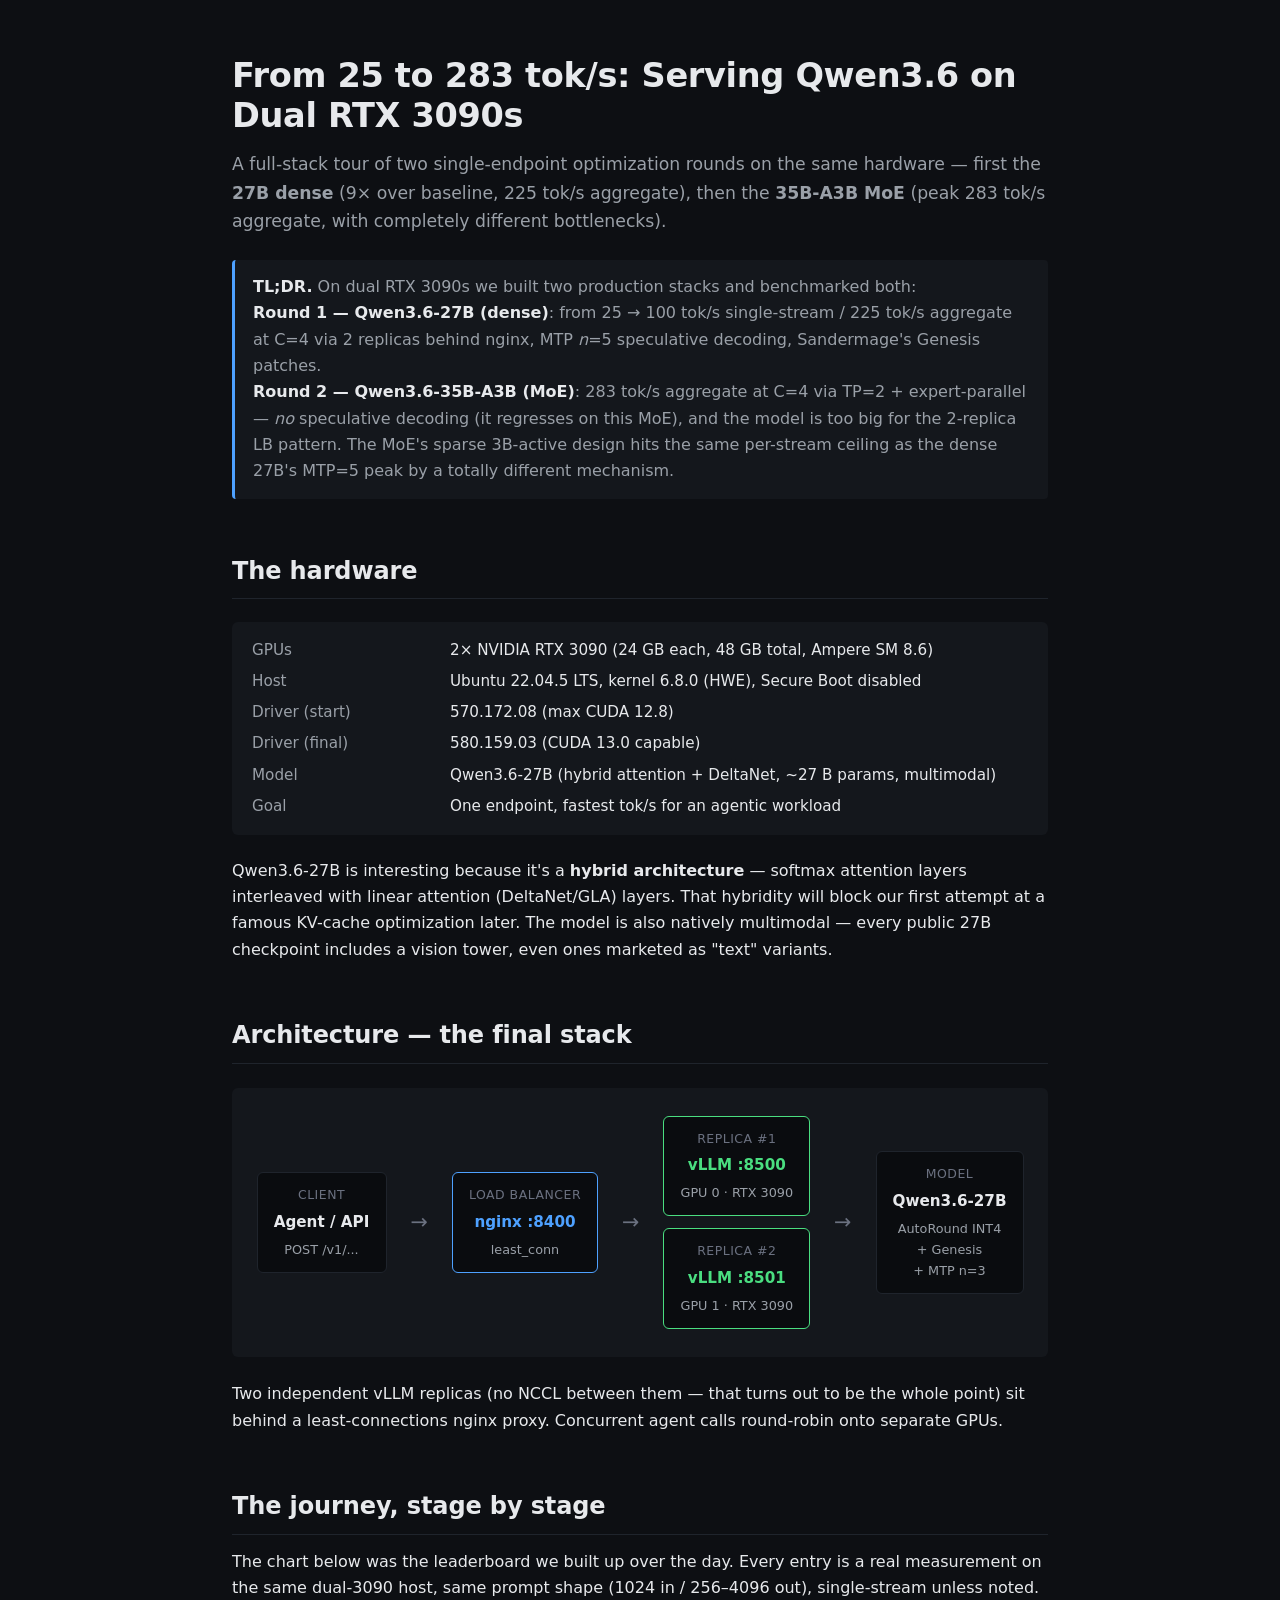
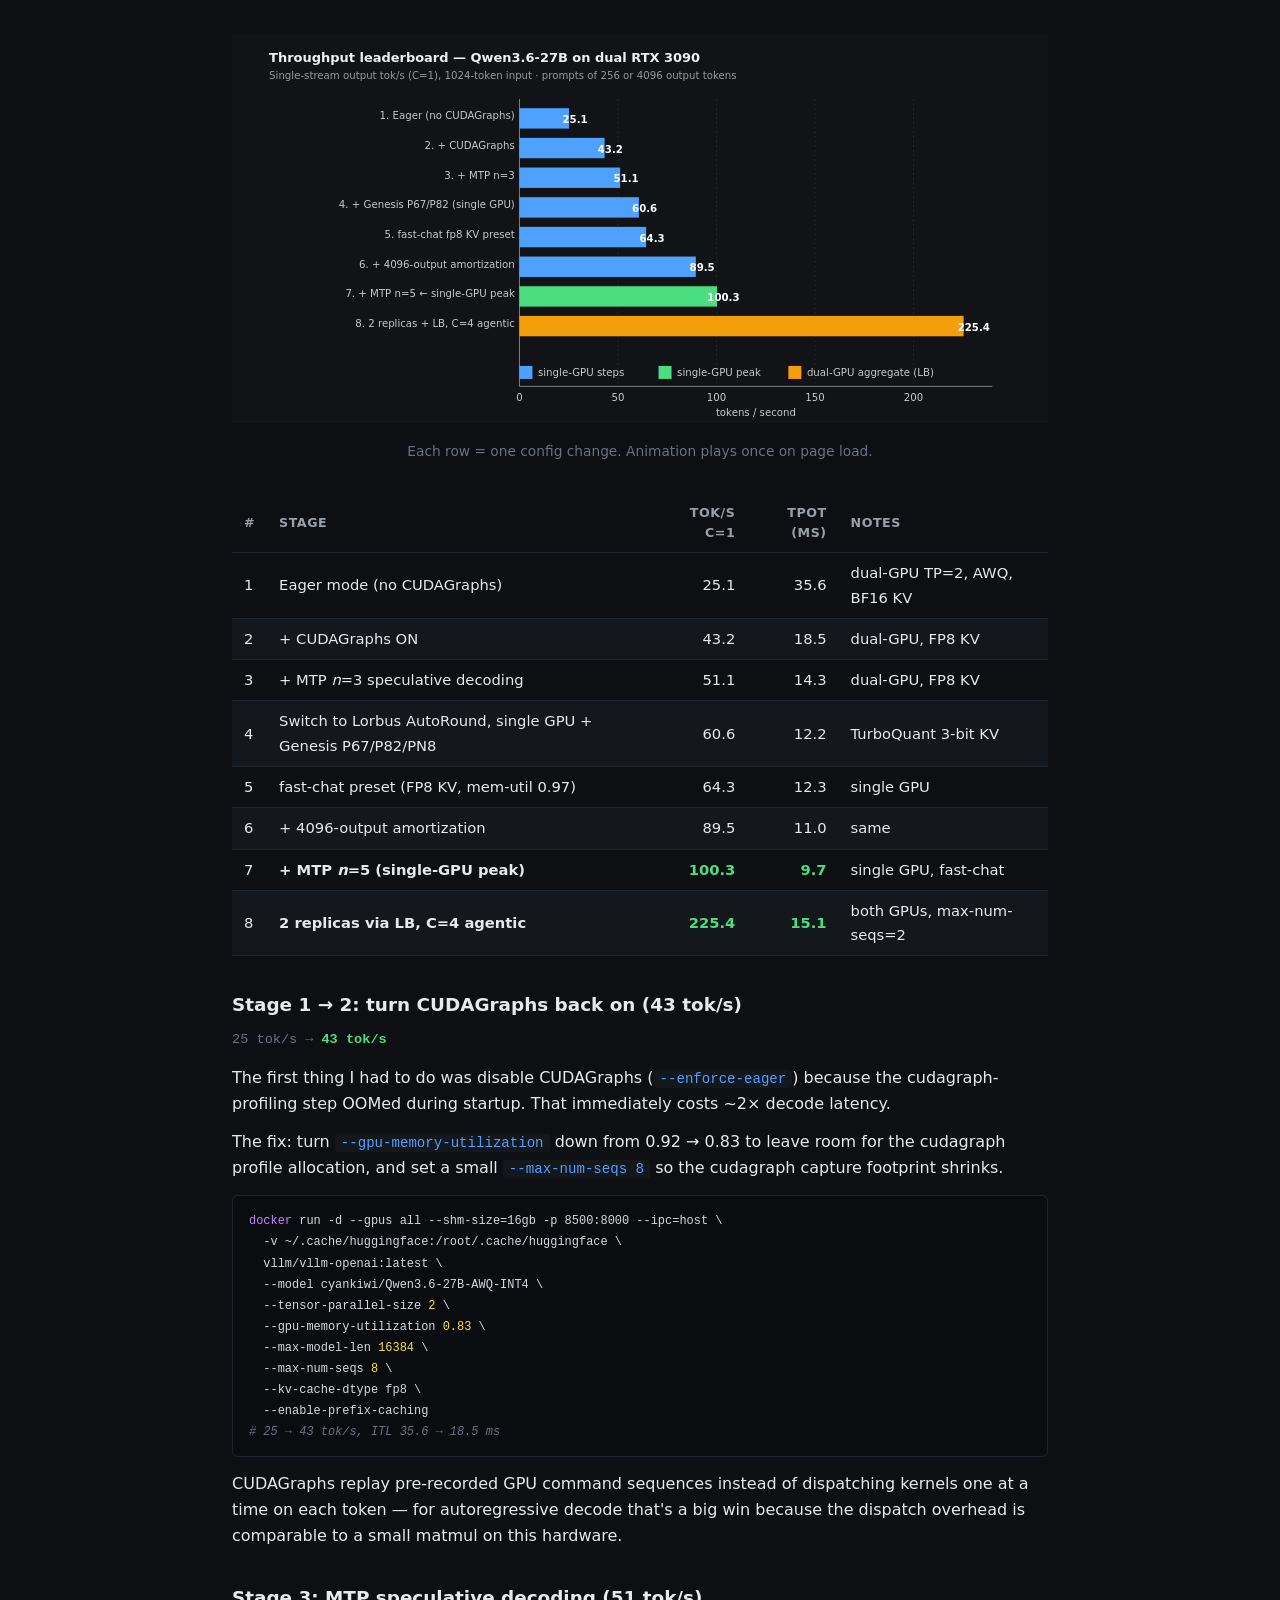
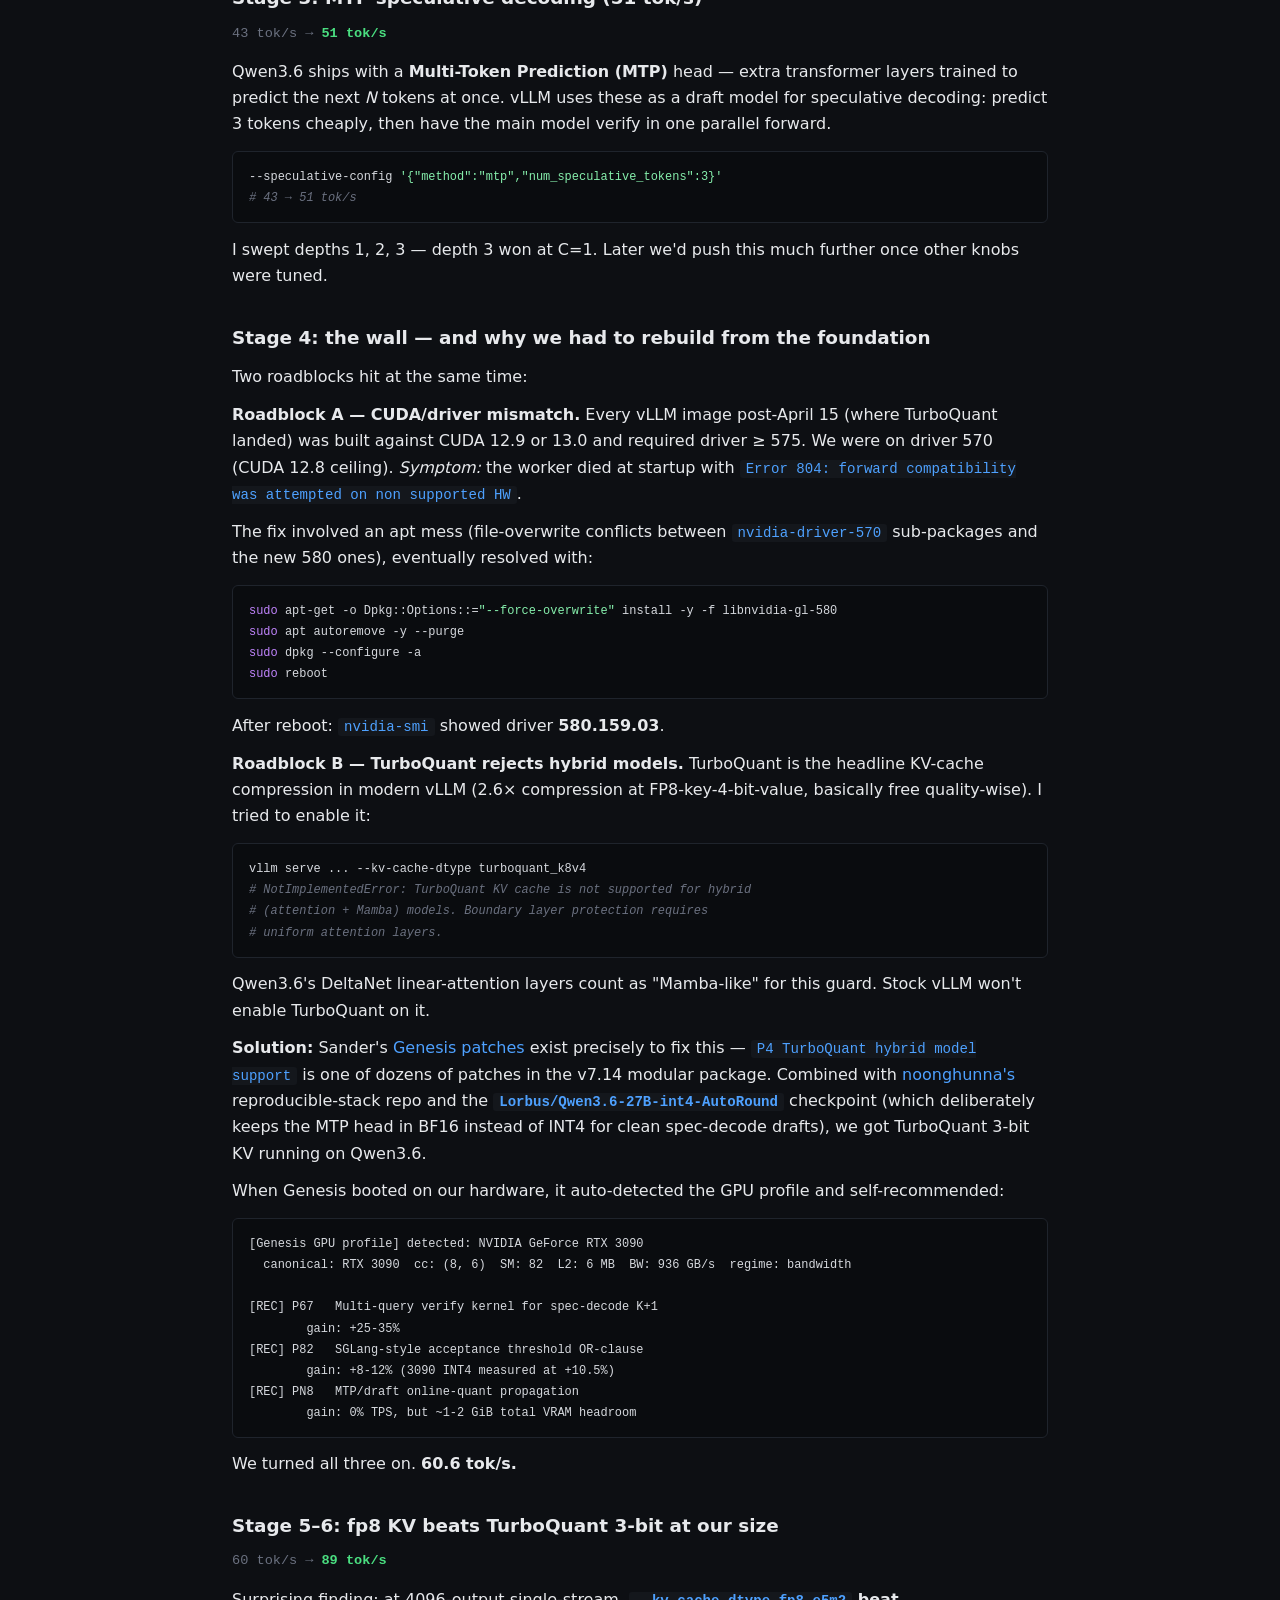
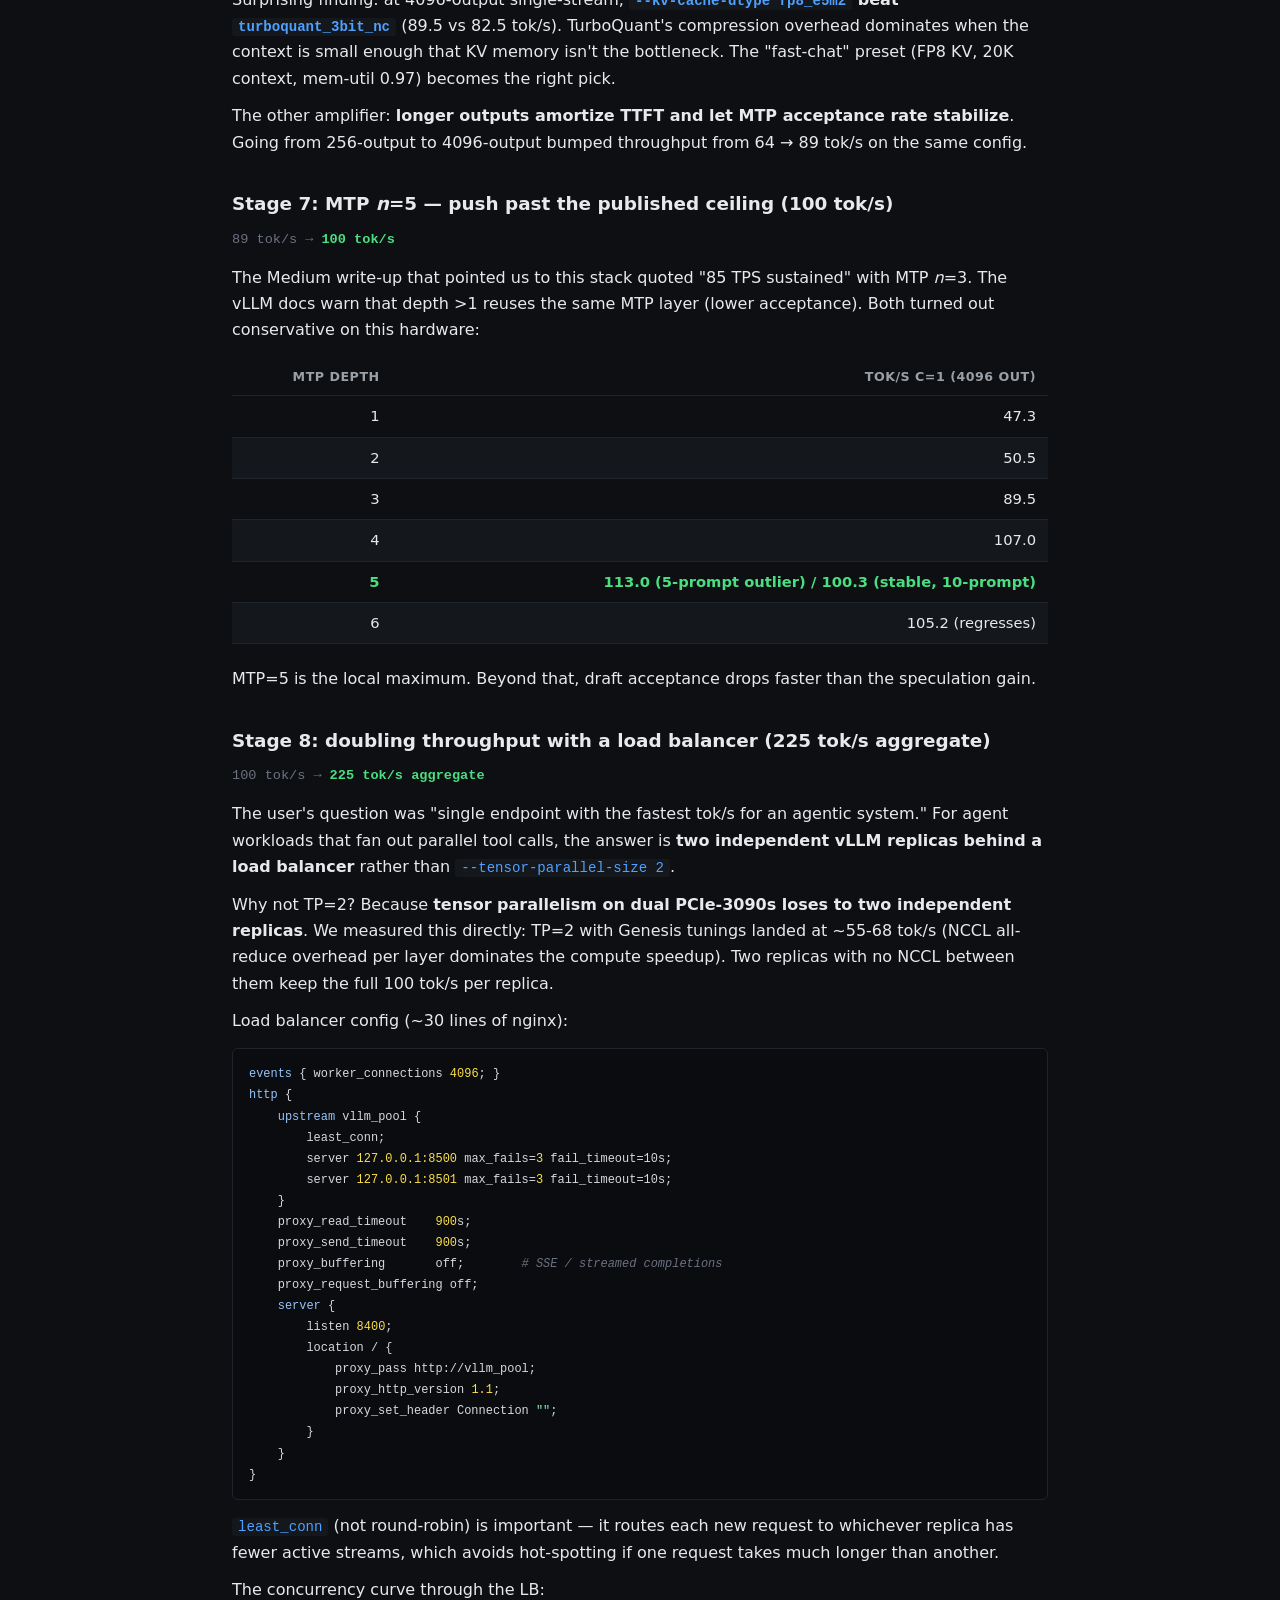
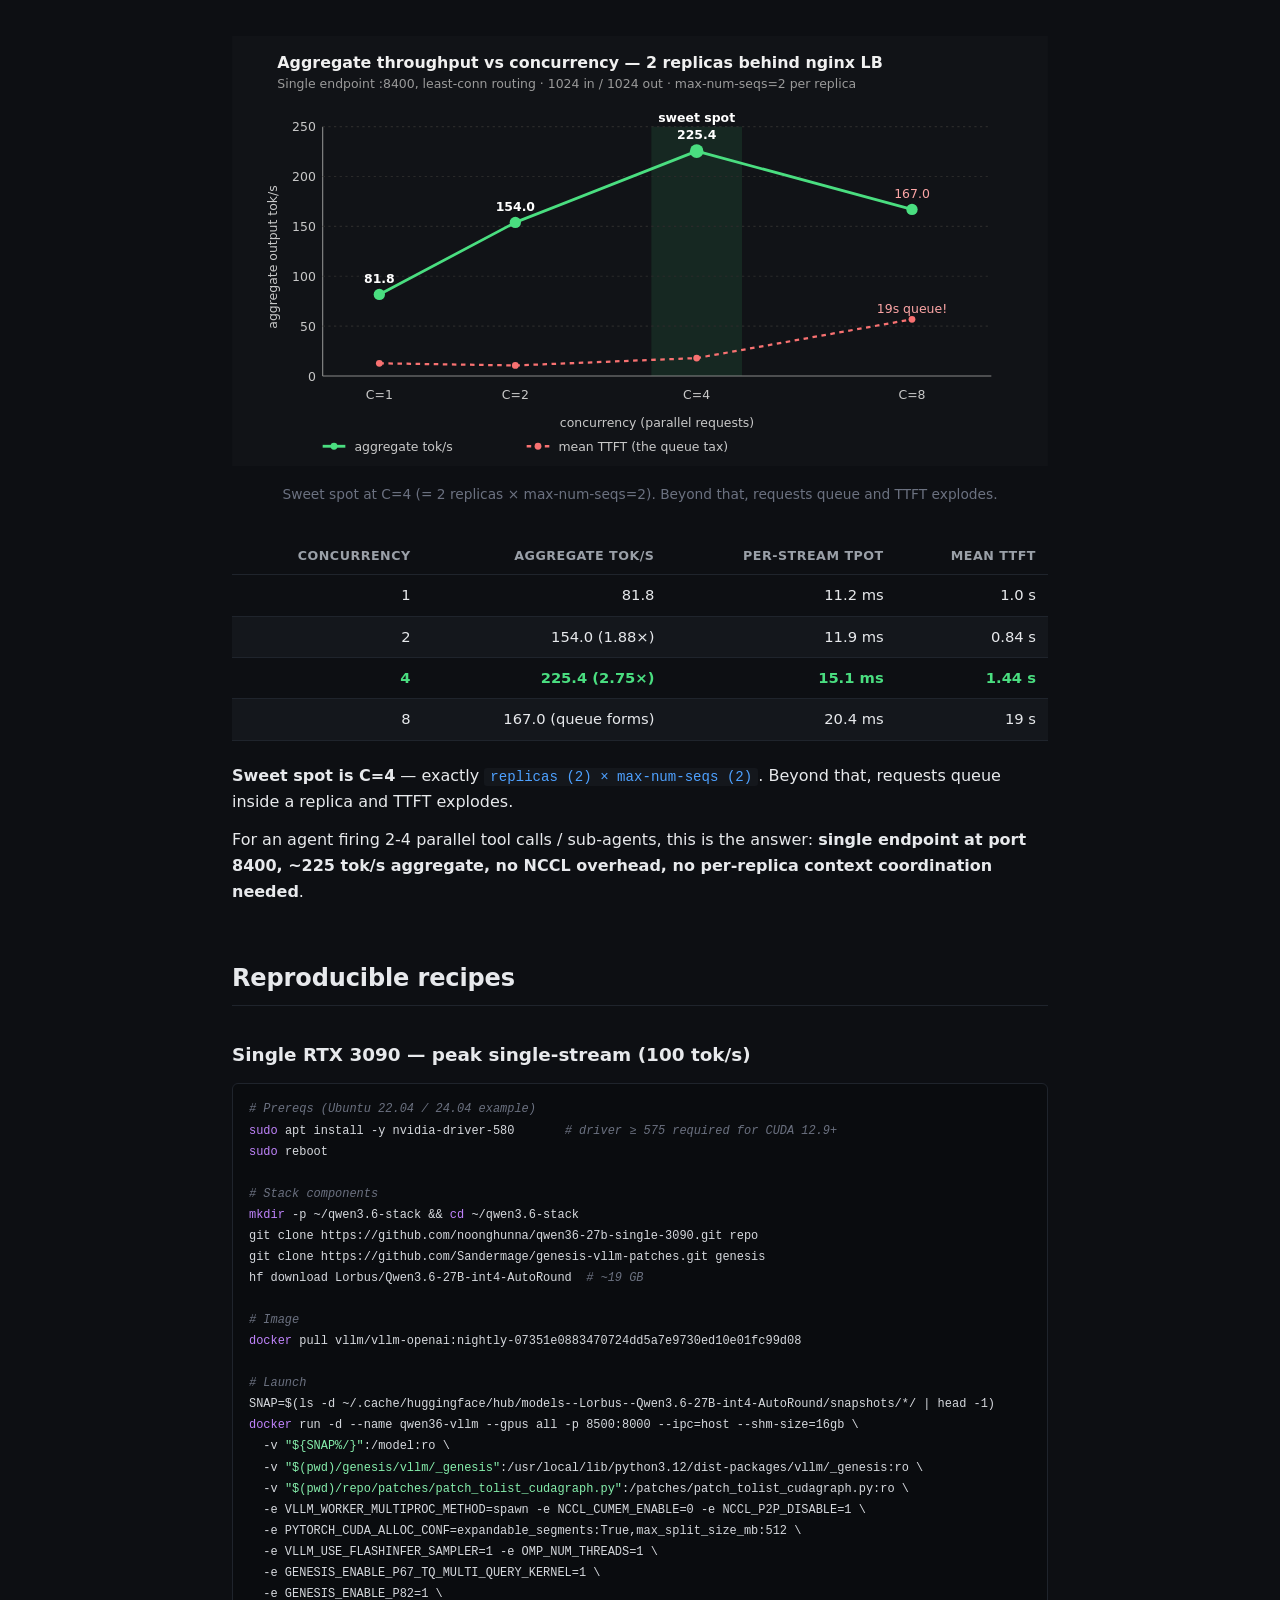
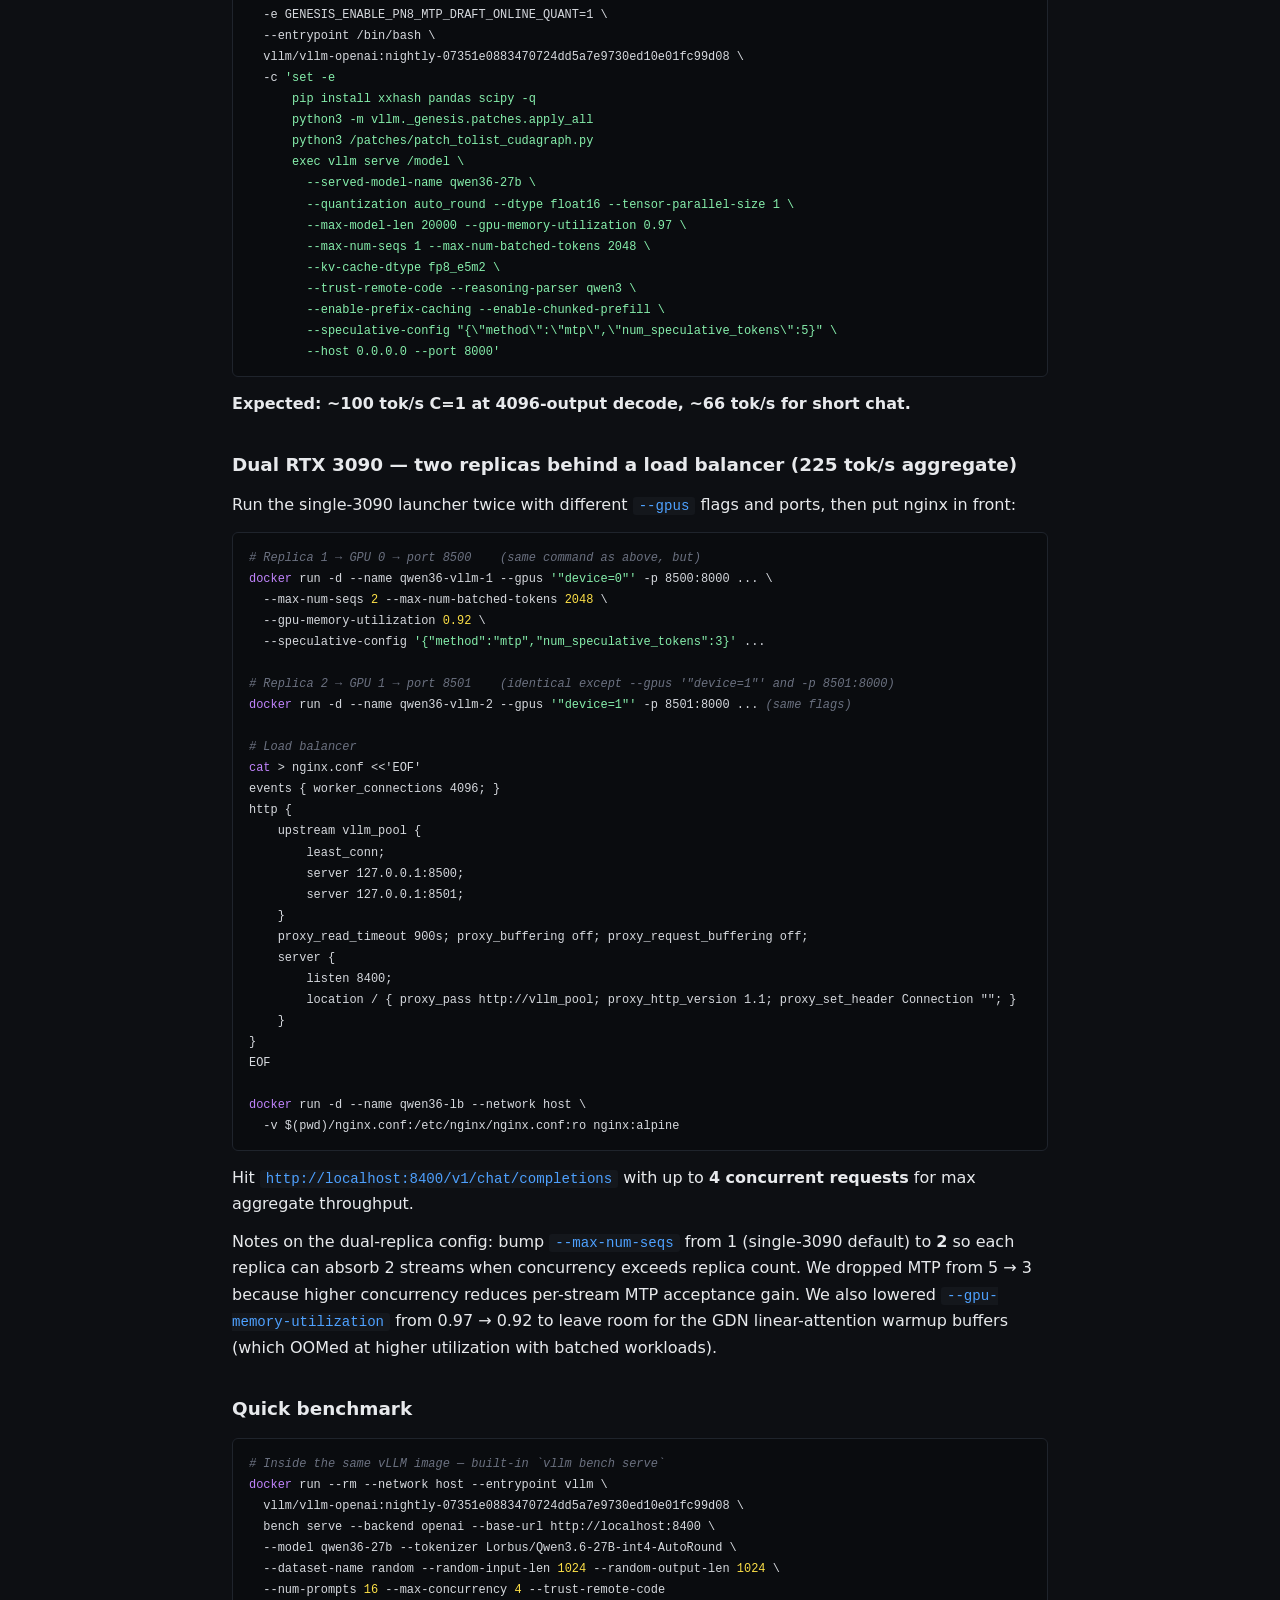
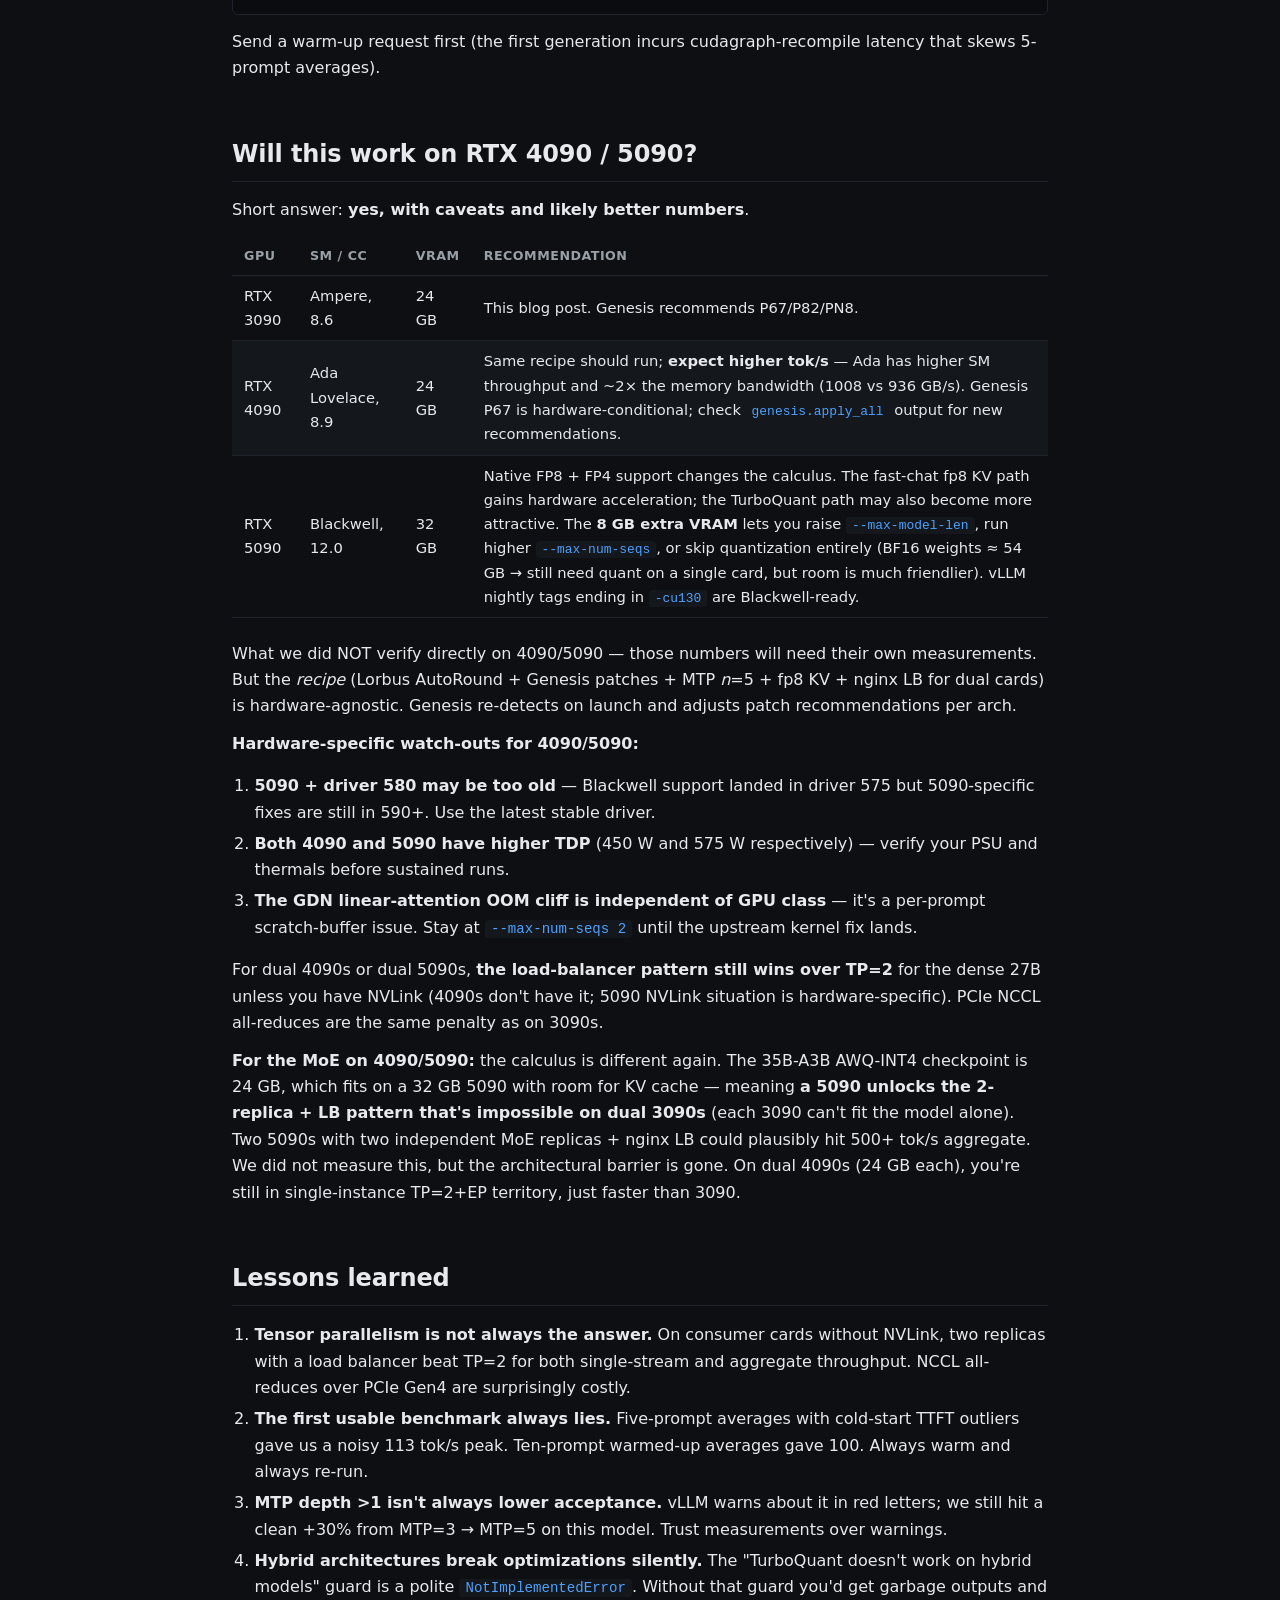
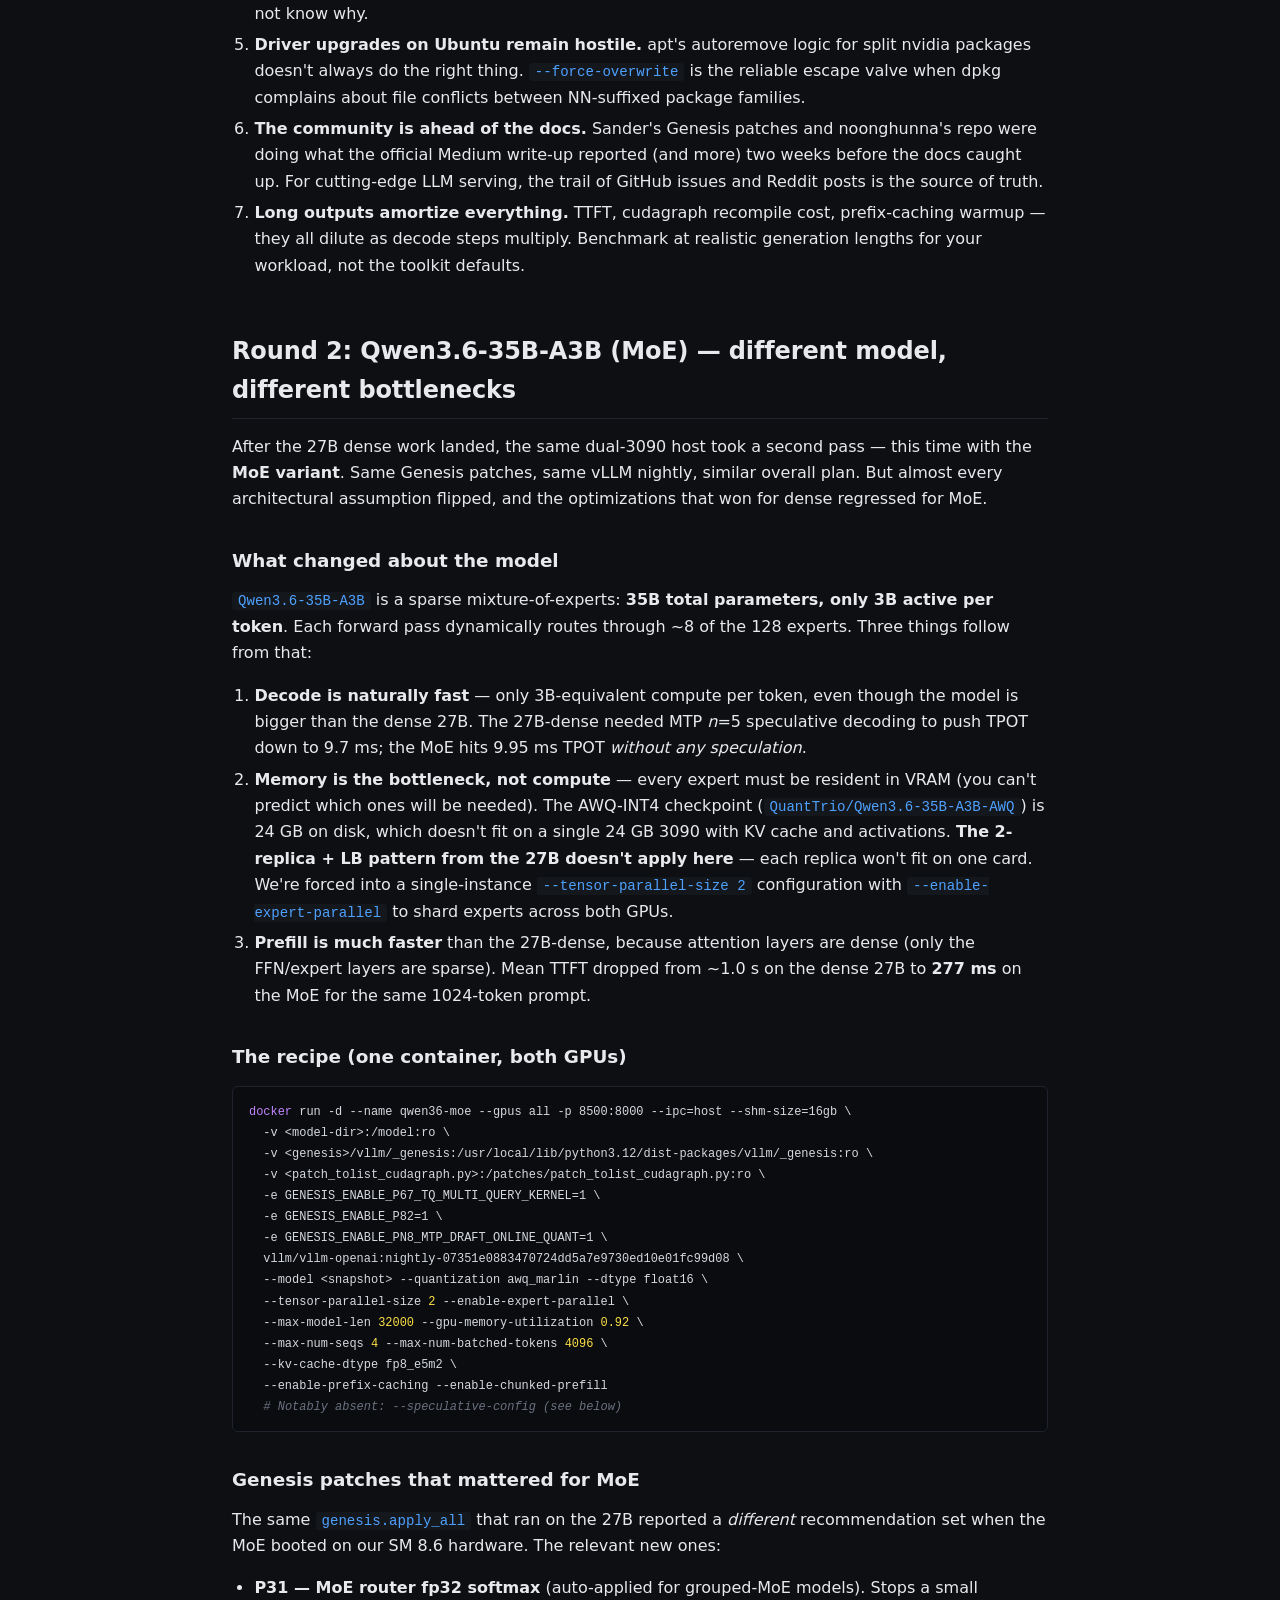
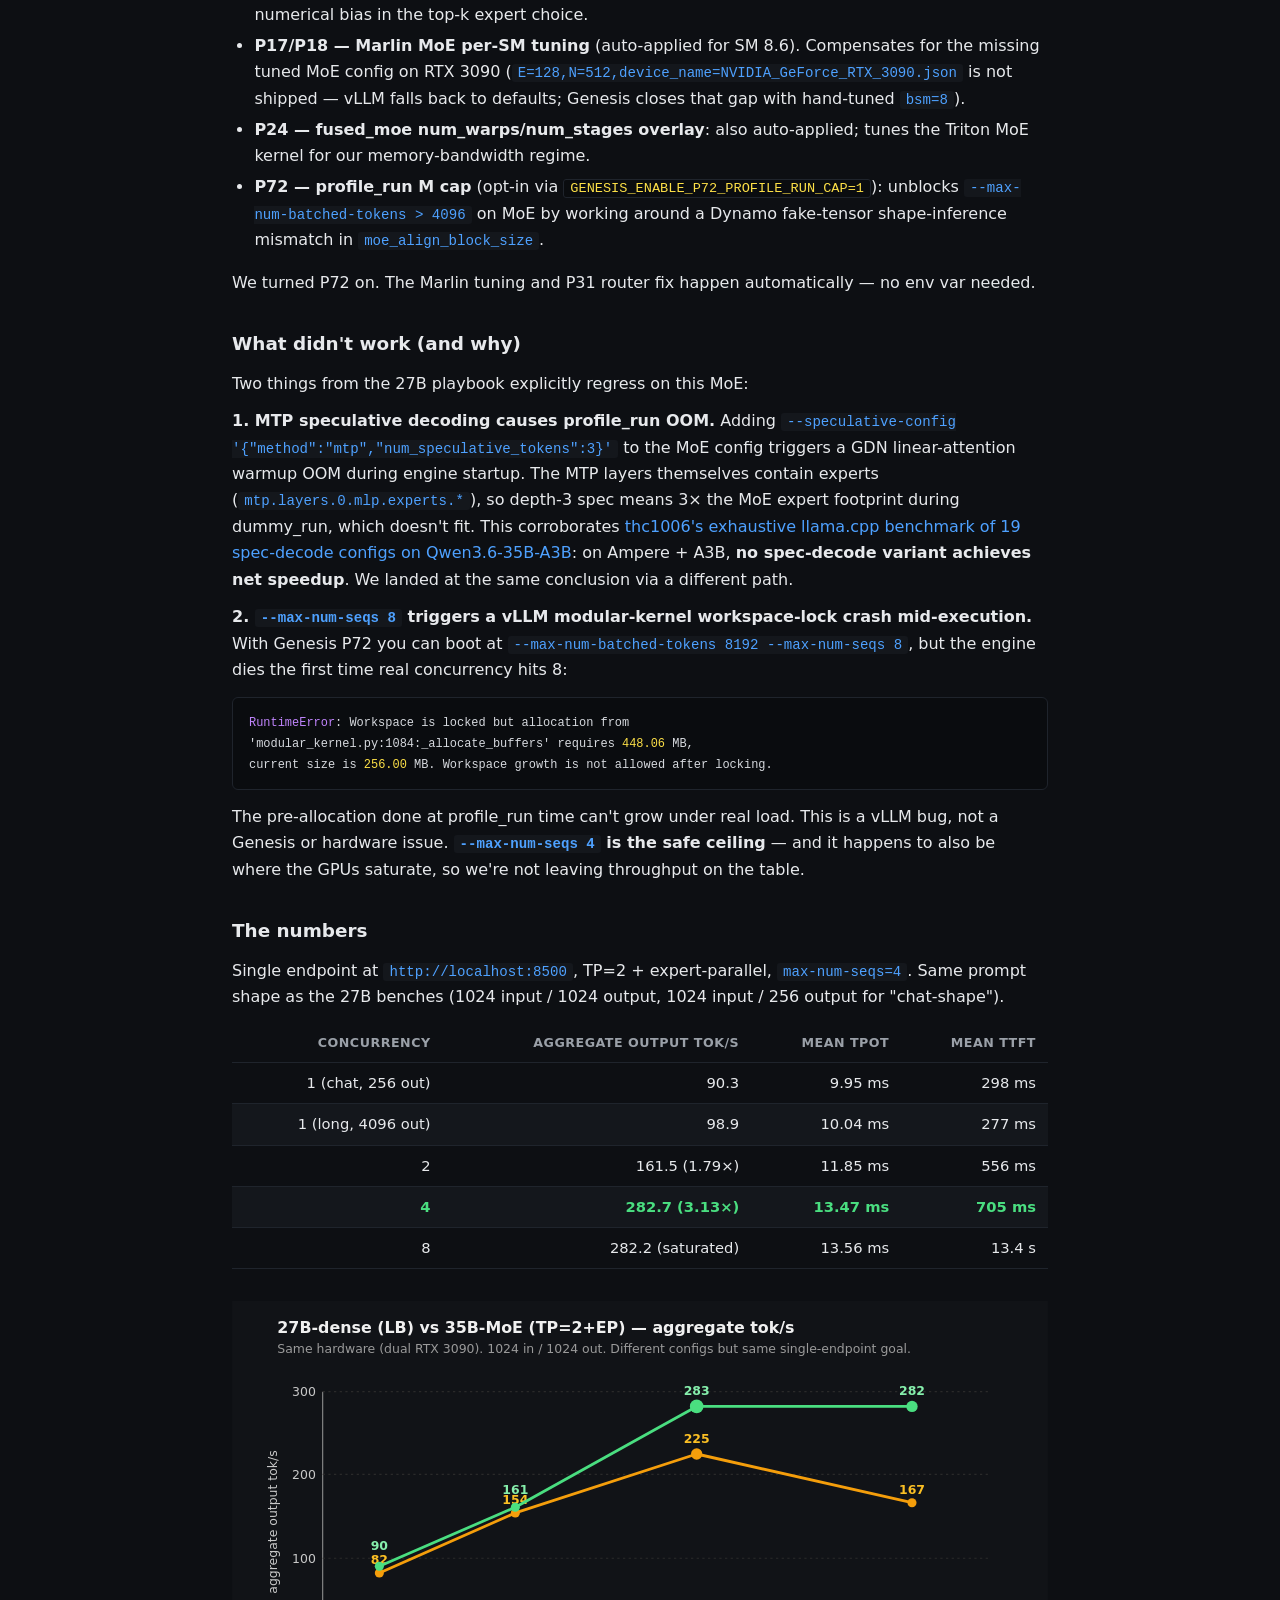
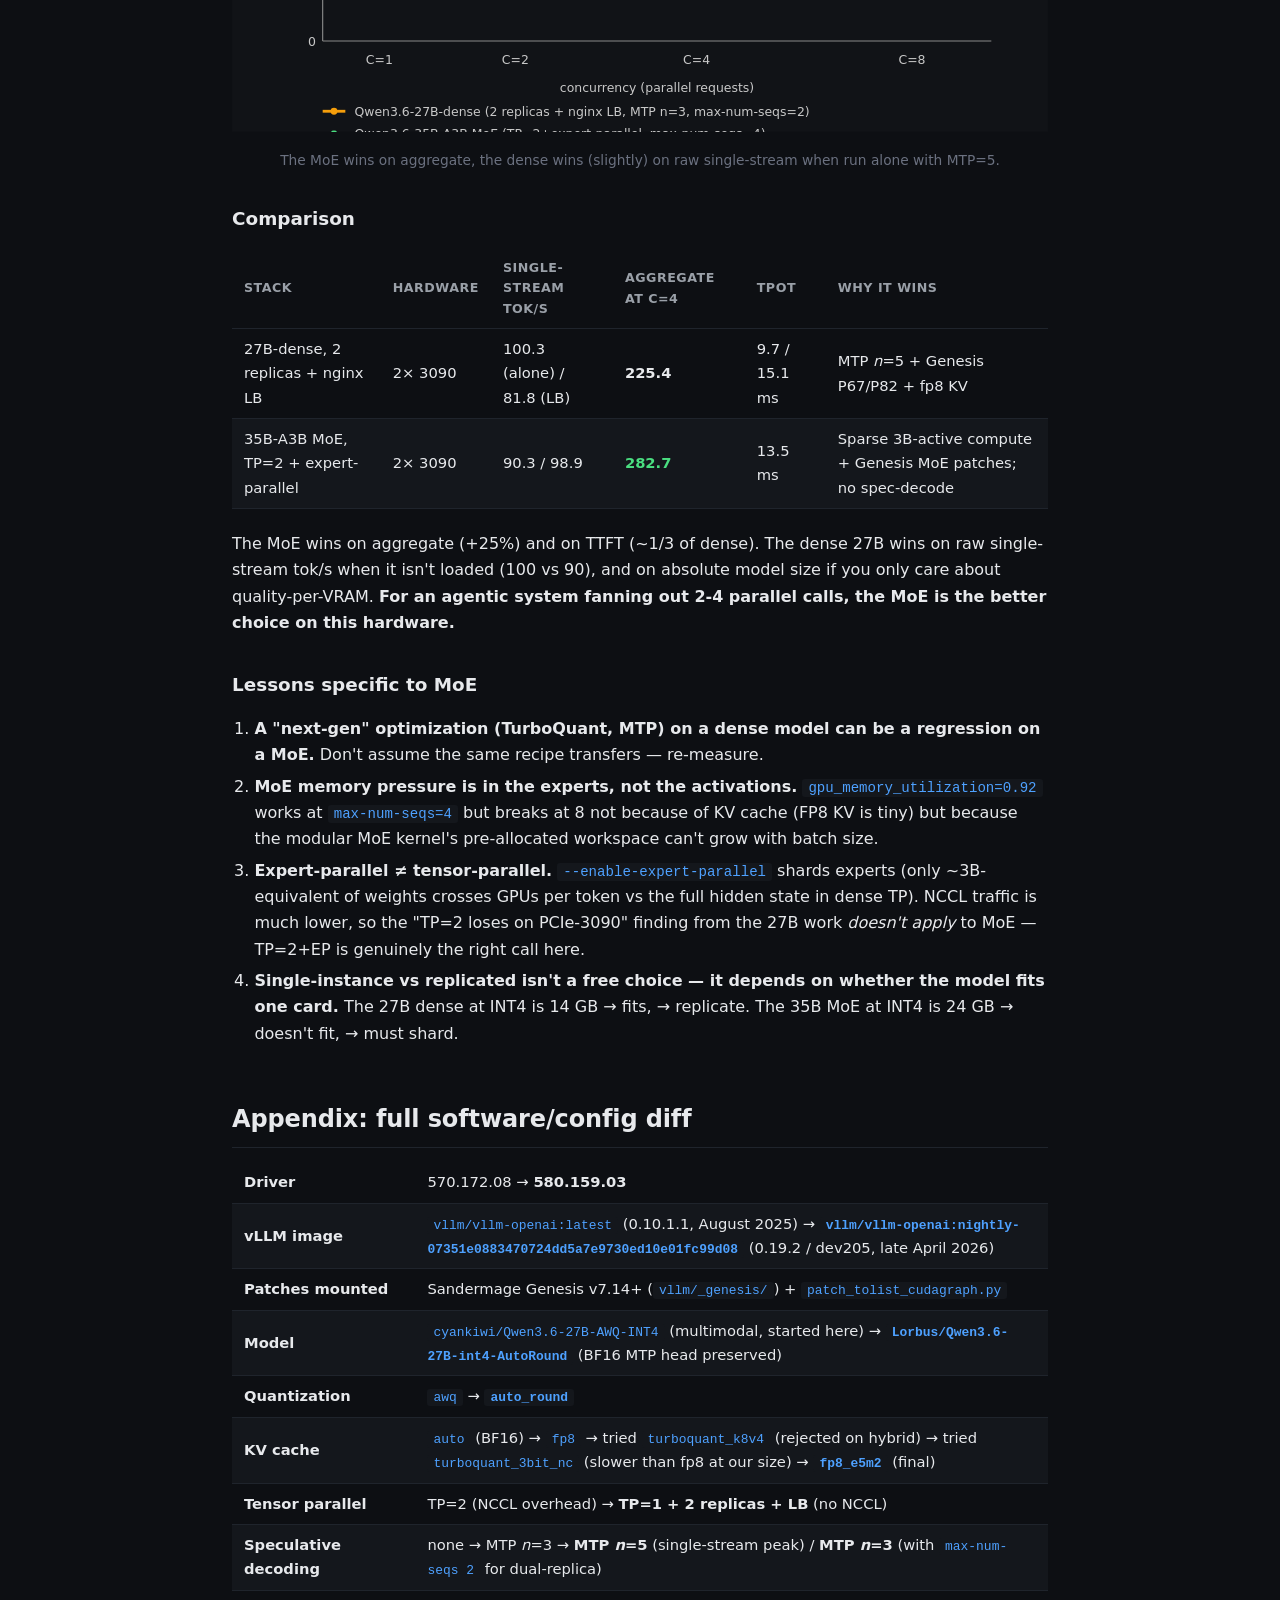
==== index.html @ c901133b "Add index.html redirect so the GitHub Pages root URL serves the blog post" ====
<!DOCTYPE html>
<html lang="en">
<head>
<meta charset="UTF-8">
<meta http-equiv="refresh" content="0; url=qwen3.6-on-rtx3090.html">
<title>From 25 to 283 tok/s: Serving Qwen3.6 on Dual RTX 3090s</title>
<link rel="canonical" href="qwen3.6-on-rtx3090.html">
<style>
  body { background: #0d0f13; color: #e7e9ec; font-family: system-ui, sans-serif; margin: 0; padding: 64px 32px; text-align: center; }
  a { color: #4ea1ff; }
</style>
</head>
<body>
<p>Redirecting to the <a href="qwen3.6-on-rtx3090.html">blog post</a>…</p>
<script>location.replace("qwen3.6-on-rtx3090.html");</script>
</body>
</html>
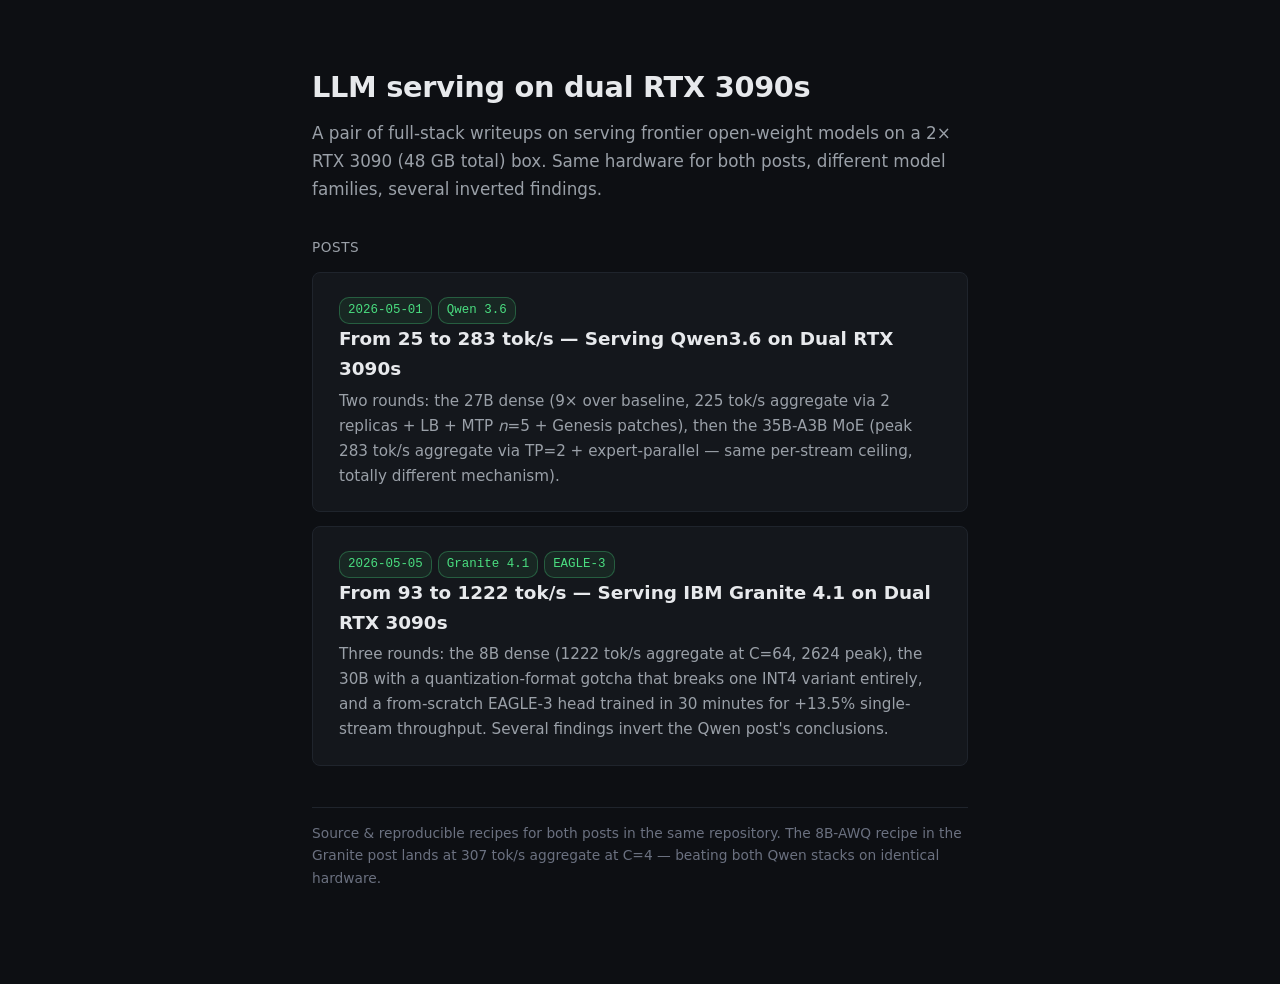
==== commit 20f730d6: "Add accuracy verification section + sister Granite blog cross-link - qwen3.6-on-rtx3090: new "Accura" ====
--- a/index.html
+++ b/index.html
@@ -2,16 +2,89 @@
 <html lang="en">
 <head>
 <meta charset="UTF-8">
-<meta http-equiv="refresh" content="0; url=qwen3.6-on-rtx3090.html">
-<title>From 25 to 283 tok/s: Serving Qwen3.6 on Dual RTX 3090s</title>
-<link rel="canonical" href="qwen3.6-on-rtx3090.html">
+<meta name="viewport" content="width=device-width, initial-scale=1.0">
+<title>Dual RTX 3090 LLM serving notes</title>
 <style>
-  body { background: #0d0f13; color: #e7e9ec; font-family: system-ui, sans-serif; margin: 0; padding: 64px 32px; text-align: center; }
-  a { color: #4ea1ff; }
+  :root {
+    --bg: #0d0f13;
+    --bg-elev: #14171c;
+    --fg: #e7e9ec;
+    --fg-dim: #9aa0a8;
+    --fg-mute: #6b7180;
+    --accent: #4ea1ff;
+    --good: #4ade80;
+    --rule: #1f242c;
+  }
+  * { box-sizing: border-box; }
+  html, body { margin: 0; padding: 0; }
+  body {
+    background: var(--bg);
+    color: var(--fg);
+    font-family: -apple-system, BlinkMacSystemFont, "Segoe UI", system-ui, sans-serif;
+    line-height: 1.65;
+    font-size: 16px;
+  }
+  main { max-width: 720px; margin: 0 auto; padding: 64px 32px 96px; }
+  h1 { font-size: 1.8em; margin: 0 0 0.3em; letter-spacing: -0.01em; }
+  h2 { font-size: 1.2em; margin: 2.4em 0 0.8em; color: var(--fg-dim); font-weight: 500; text-transform: uppercase; letter-spacing: 0.04em; font-size: 0.85em; }
+  p.lede { color: var(--fg-dim); font-size: 1.05em; margin-top: 0.4em; }
+  a { color: var(--accent); text-decoration: none; }
+  a:hover { text-decoration: underline; }
+  .post {
+    display: block;
+    background: var(--bg-elev);
+    border: 1px solid var(--rule);
+    border-radius: 8px;
+    padding: 22px 26px;
+    margin: 14px 0;
+    color: inherit;
+    transition: border-color 0.15s, transform 0.15s;
+  }
+  .post:hover { border-color: var(--accent); text-decoration: none; transform: translateY(-1px); }
+  .post .title { font-size: 1.15em; font-weight: 600; color: var(--fg); margin-bottom: 4px; }
+  .post .lede { color: var(--fg-dim); font-size: 0.95em; margin: 4px 0 0; }
+  .post .pill {
+    display: inline-block;
+    font-family: "JetBrains Mono", monospace;
+    font-size: 0.78em;
+    color: var(--good);
+    background: rgba(74, 222, 128, 0.08);
+    border: 1px solid rgba(74, 222, 128, 0.3);
+    padding: 2px 8px;
+    border-radius: 10px;
+    margin-right: 6px;
+  }
+  .footer {
+    margin-top: 3em; padding-top: 1em;
+    border-top: 1px solid var(--rule);
+    color: var(--fg-mute); font-size: 0.86em;
+  }
 </style>
 </head>
 <body>
-<p>Redirecting to the <a href="qwen3.6-on-rtx3090.html">blog post</a>…</p>
-<script>location.replace("qwen3.6-on-rtx3090.html");</script>
+<main>
+
+<h1>LLM serving on dual RTX 3090s</h1>
+<p class="lede">A pair of full-stack writeups on serving frontier open-weight models on a 2× RTX 3090 (48 GB total) box. Same hardware for both posts, different model families, several inverted findings.</p>
+
+<h2>Posts</h2>
+
+<a class="post" href="qwen3.6-on-rtx3090.html">
+  <div><span class="pill">2026-05-01</span><span class="pill">Qwen 3.6</span></div>
+  <div class="title">From 25 to 283 tok/s — Serving Qwen3.6 on Dual RTX 3090s</div>
+  <p class="lede">Two rounds: the 27B dense (9× over baseline, 225 tok/s aggregate via 2 replicas + LB + MTP <em>n</em>=5 + Genesis patches), then the 35B-A3B MoE (peak 283 tok/s aggregate via TP=2 + expert-parallel — same per-stream ceiling, totally different mechanism).</p>
+</a>
+
+<a class="post" href="https://alexander-ollman.github.io/granite4.1-on-rtx3090/">
+  <div><span class="pill">2026-05-05</span><span class="pill">Granite 4.1</span><span class="pill">EAGLE-3</span></div>
+  <div class="title">From 93 to 1222 tok/s — Serving IBM Granite 4.1 on Dual RTX 3090s</div>
+  <p class="lede">Three rounds: the 8B dense (1222 tok/s aggregate at C=64, 2624 peak), the 30B with a quantization-format gotcha that breaks one INT4 variant entirely, and a from-scratch EAGLE-3 head trained in 30 minutes for +13.5% single-stream throughput. Several findings invert the Qwen post's conclusions.</p>
+</a>
+
+<div class="footer">
+Source &amp; reproducible recipes for both posts in the same repository. The 8B-AWQ recipe in the Granite post lands at 307 tok/s aggregate at C=4 — beating both Qwen stacks on identical hardware.
+</div>
+
+</main>
 </body>
 </html>
